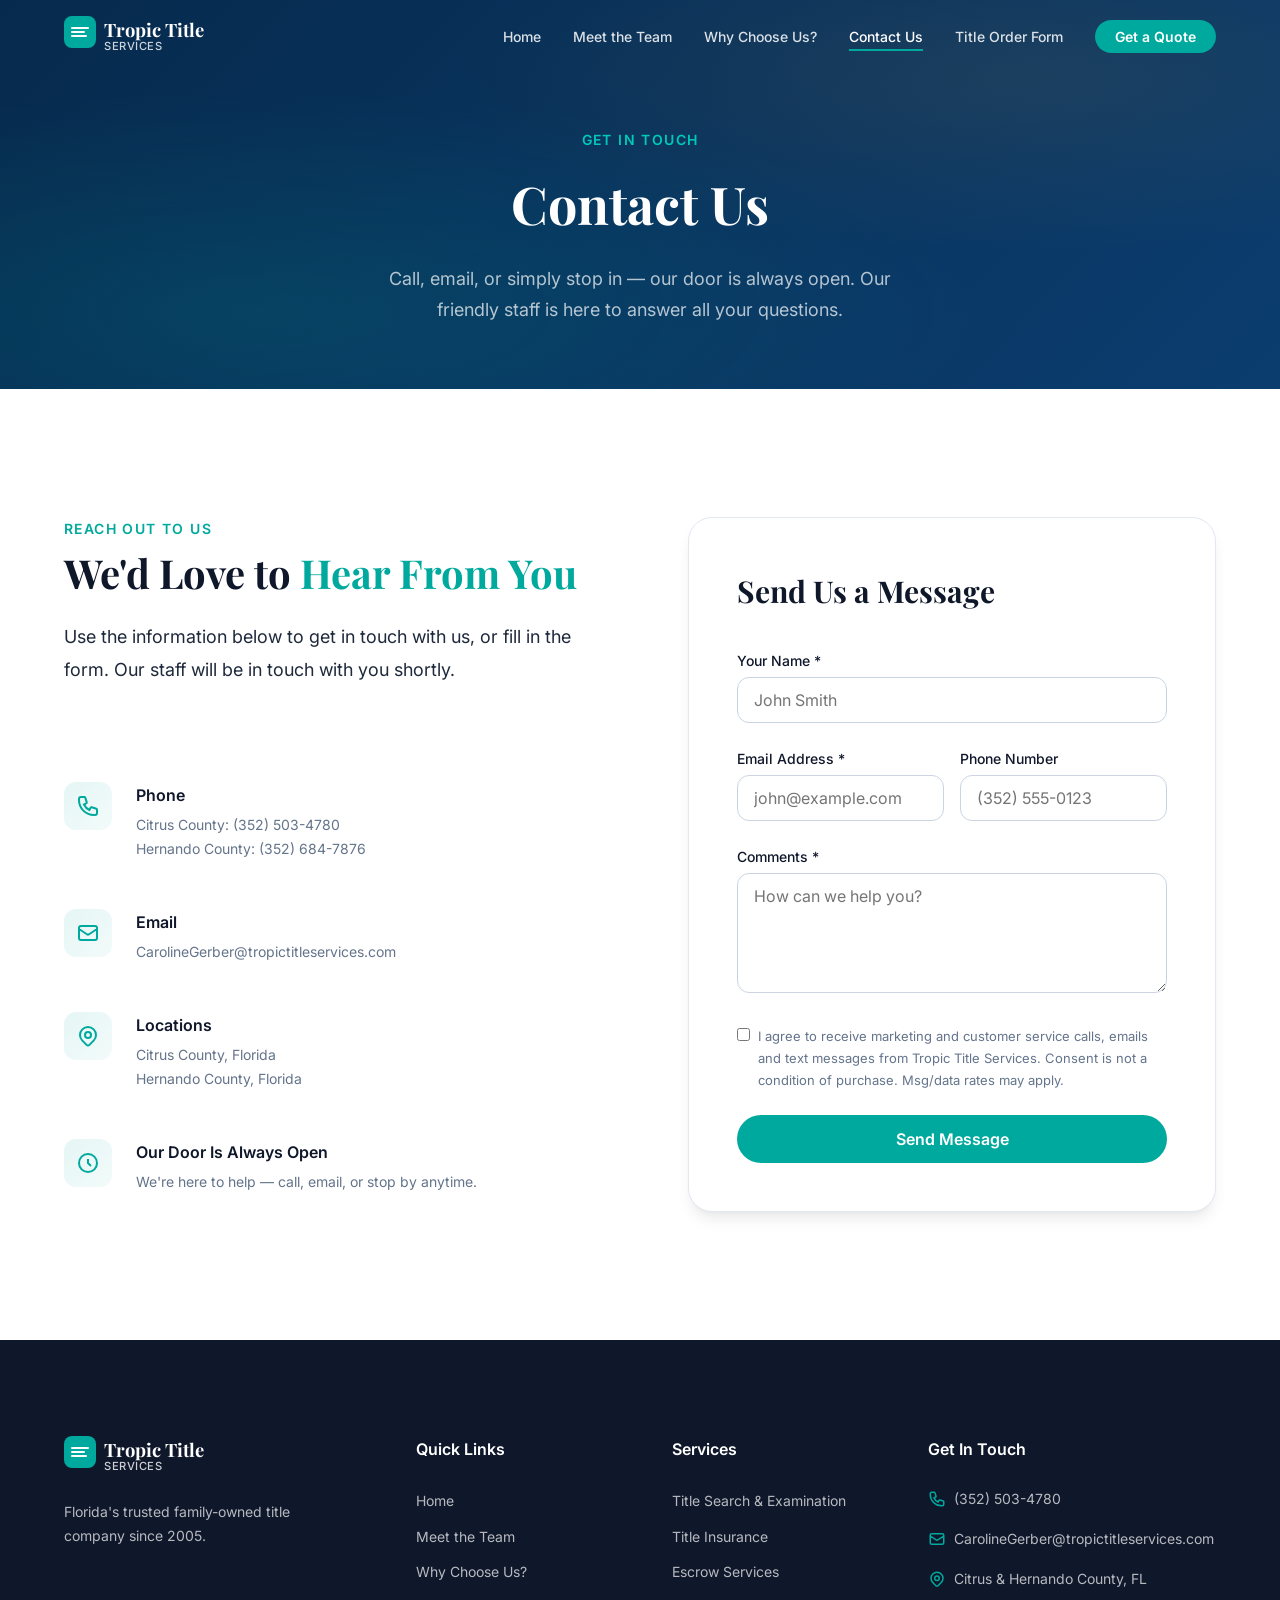
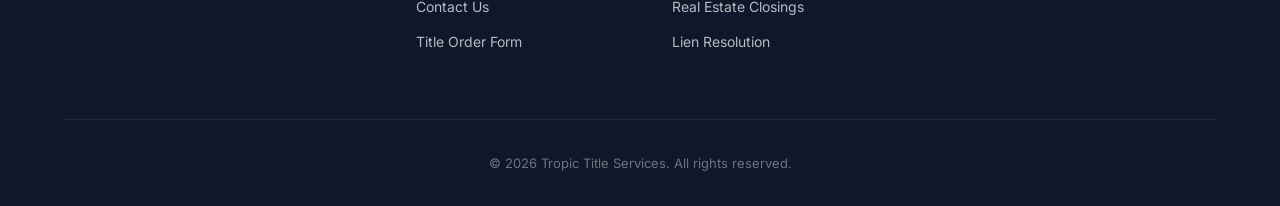
==== contact.html @ 7aa148d7 "Initial build: modern Tropic Title Services website - Modern homepage with hero, animated stats, ser" ====
<!DOCTYPE html>
<html lang="en">
<head>
  <meta charset="UTF-8">
  <meta name="viewport" content="width=device-width, initial-scale=1.0">
  <title>Contact Us | Tropic Title Services</title>
  <meta name="description" content="Contact Tropic Title Services for title insurance, real estate closings, and escrow services in Citrus and Hernando County, Florida.">
  <link rel="preconnect" href="https://fonts.googleapis.com">
  <link rel="preconnect" href="https://fonts.gstatic.com" crossorigin>
  <link href="https://fonts.googleapis.com/css2?family=Inter:wght@300;400;500;600;700;800&family=Playfair+Display:wght@400;500;600;700&display=swap" rel="stylesheet">
  <link rel="stylesheet" href="assets/css/style.css">
  <link rel="icon" type="image/svg+xml" href="assets/img/favicon.svg">
</head>
<body>
  <!-- Navigation -->
  <nav class="nav nav--scrolled" id="nav">
    <div class="nav__container">
      <a href="index.html" class="nav__logo">
        <span class="nav__logo-icon">
          <svg width="32" height="32" viewBox="0 0 32 32" fill="none"><rect width="32" height="32" rx="8" fill="currentColor"/><path d="M8 12h16M8 16h12M8 20h14" stroke="white" stroke-width="2" stroke-linecap="round"/></svg>
        </span>
        <div class="nav__logo-text">
          <span class="nav__logo-name">Tropic Title</span>
          <span class="nav__logo-sub">Services</span>
        </div>
      </a>
      <button class="nav__toggle" id="navToggle" aria-label="Toggle menu">
        <span></span><span></span><span></span>
      </button>
      <ul class="nav__menu" id="navMenu">
        <li><a href="index.html" class="nav__link">Home</a></li>
        <li><a href="team.html" class="nav__link">Meet the Team</a></li>
        <li><a href="services.html" class="nav__link">Why Choose Us?</a></li>
        <li><a href="contact.html" class="nav__link active">Contact Us</a></li>
        <li><a href="order.html" class="nav__link">Title Order Form</a></li>
        <li><a href="contact.html#quote" class="nav__cta">Get a Quote</a></li>
      </ul>
    </div>
  </nav>

  <!-- Page Hero -->
  <section class="page-hero">
    <div class="page-hero__content">
      <p class="page-hero__eyebrow">Get in Touch</p>
      <h1 class="page-hero__title">Contact Us</h1>
      <p class="page-hero__subtitle">Call, email, or simply stop in — our door is always open. Our friendly staff is here to answer all your questions.</p>
    </div>
  </section>

  <!-- Contact Section -->
  <section class="contact-section" id="quote">
    <div class="container">
      <div class="contact-section__grid">
        <!-- Contact Info -->
        <div class="contact-info reveal">
          <div>
            <p class="section-eyebrow">Reach Out to Us</p>
            <h2 class="section-title">We'd Love to <span class="text-accent">Hear From You</span></h2>
            <p style="font-size:var(--text-lg); color:var(--color-text); line-height:1.8; margin-bottom:var(--space-2xl);">Use the information below to get in touch with us, or fill in the form. Our staff will be in touch with you shortly.</p>
          </div>

          <div class="contact-info__item">
            <div class="contact-info__icon">
              <svg width="24" height="24" viewBox="0 0 24 24" fill="none" stroke="currentColor" stroke-width="2"><path d="M3 5a2 2 0 012-2h3.28a1 1 0 01.948.684l1.498 4.493a1 1 0 01-.502 1.21l-2.257 1.13a11.042 11.042 0 005.516 5.516l1.13-2.257a1 1 0 011.21-.502l4.493 1.498a1 1 0 01.684.949V19a2 2 0 01-2 2h-1C9.716 21 3 14.284 3 6V5z"/></svg>
            </div>
            <div class="contact-info__text">
              <h4>Phone</h4>
              <p><a href="tel:352-503-4780">Citrus County: (352) 503-4780</a></p>
              <p><a href="tel:352-684-7876">Hernando County: (352) 684-7876</a></p>
            </div>
          </div>

          <div class="contact-info__item">
            <div class="contact-info__icon">
              <svg width="24" height="24" viewBox="0 0 24 24" fill="none" stroke="currentColor" stroke-width="2"><path d="M3 8l7.89 5.26a2 2 0 002.22 0L21 8M5 19h14a2 2 0 002-2V7a2 2 0 00-2-2H5a2 2 0 00-2 2v10a2 2 0 002 2z"/></svg>
            </div>
            <div class="contact-info__text">
              <h4>Email</h4>
              <p><a href="mailto:CarolineGerber@tropictitleservices.com">CarolineGerber@tropictitleservices.com</a></p>
            </div>
          </div>

          <div class="contact-info__item">
            <div class="contact-info__icon">
              <svg width="24" height="24" viewBox="0 0 24 24" fill="none" stroke="currentColor" stroke-width="2"><path d="M17.657 16.657L13.414 20.9a1.998 1.998 0 01-2.827 0l-4.244-4.243a8 8 0 1111.314 0z"/><path d="M15 11a3 3 0 11-6 0 3 3 0 016 0z"/></svg>
            </div>
            <div class="contact-info__text">
              <h4>Locations</h4>
              <p>Citrus County, Florida</p>
              <p>Hernando County, Florida</p>
            </div>
          </div>

          <div class="contact-info__item">
            <div class="contact-info__icon">
              <svg width="24" height="24" viewBox="0 0 24 24" fill="none" stroke="currentColor" stroke-width="2"><path d="M12 8v4l3 3m6-3a9 9 0 11-18 0 9 9 0 0118 0z"/></svg>
            </div>
            <div class="contact-info__text">
              <h4>Our Door Is Always Open</h4>
              <p>We're here to help — call, email, or stop by anytime.</p>
            </div>
          </div>
        </div>

        <!-- Contact Form -->
        <div class="reveal reveal--delay-1">
          <form class="form" id="contactForm">
            <h3 class="form__title">Send Us a Message</h3>
            <div class="form__group">
              <label class="form__label" for="name">Your Name *</label>
              <input class="form__input" type="text" id="name" name="name" required placeholder="John Smith">
            </div>
            <div class="form__row">
              <div class="form__group">
                <label class="form__label" for="email">Email Address *</label>
                <input class="form__input" type="email" id="email" name="email" required placeholder="john@example.com">
              </div>
              <div class="form__group">
                <label class="form__label" for="phone">Phone Number</label>
                <input class="form__input" type="tel" id="phone" name="phone" placeholder="(352) 555-0123">
              </div>
            </div>
            <div class="form__group">
              <label class="form__label" for="comments">Comments *</label>
              <textarea class="form__textarea" id="comments" name="comments" required placeholder="How can we help you?"></textarea>
            </div>
            <div class="form__checkbox">
              <input type="checkbox" id="consent" name="consent">
              <label for="consent">I agree to receive marketing and customer service calls, emails and text messages from Tropic Title Services. Consent is not a condition of purchase. Msg/data rates may apply.</label>
            </div>
            <button type="submit" class="form__submit">Send Message</button>
          </form>
        </div>
      </div>
    </div>
  </section>

  <!-- Footer -->
  <footer class="footer">
    <div class="container">
      <div class="footer__grid">
        <div class="footer__brand">
          <a href="index.html" class="footer__logo">
            <span class="nav__logo-icon">
              <svg width="32" height="32" viewBox="0 0 32 32" fill="none"><rect width="32" height="32" rx="8" fill="currentColor"/><path d="M8 12h16M8 16h12M8 20h14" stroke="white" stroke-width="2" stroke-linecap="round"/></svg>
            </span>
            <div class="nav__logo-text">
              <span class="nav__logo-name">Tropic Title</span>
              <span class="nav__logo-sub">Services</span>
            </div>
          </a>
          <p class="footer__tagline">Florida's trusted family-owned title company since 2005.</p>
        </div>
        <div class="footer__links">
          <h4>Quick Links</h4>
          <ul>
            <li><a href="index.html">Home</a></li>
            <li><a href="team.html">Meet the Team</a></li>
            <li><a href="services.html">Why Choose Us?</a></li>
            <li><a href="contact.html">Contact Us</a></li>
            <li><a href="order.html">Title Order Form</a></li>
          </ul>
        </div>
        <div class="footer__links">
          <h4>Services</h4>
          <ul>
            <li><a href="services.html">Title Search &amp; Examination</a></li>
            <li><a href="services.html">Title Insurance</a></li>
            <li><a href="services.html">Escrow Services</a></li>
            <li><a href="services.html">Real Estate Closings</a></li>
            <li><a href="services.html">Lien Resolution</a></li>
          </ul>
        </div>
        <div class="footer__contact">
          <h4>Get In Touch</h4>
          <div class="footer__contact-item">
            <svg width="18" height="18" viewBox="0 0 24 24" fill="none" stroke="currentColor" stroke-width="2"><path d="M3 5a2 2 0 012-2h3.28a1 1 0 01.948.684l1.498 4.493a1 1 0 01-.502 1.21l-2.257 1.13a11.042 11.042 0 005.516 5.516l1.13-2.257a1 1 0 011.21-.502l4.493 1.498a1 1 0 01.684.949V19a2 2 0 01-2 2h-1C9.716 21 3 14.284 3 6V5z"/></svg>
            <a href="tel:352-503-4780">(352) 503-4780</a>
          </div>
          <div class="footer__contact-item">
            <svg width="18" height="18" viewBox="0 0 24 24" fill="none" stroke="currentColor" stroke-width="2"><path d="M3 8l7.89 5.26a2 2 0 002.22 0L21 8M5 19h14a2 2 0 002-2V7a2 2 0 00-2-2H5a2 2 0 00-2 2v10a2 2 0 002 2z"/></svg>
            <a href="mailto:CarolineGerber@tropictitleservices.com">CarolineGerber@tropictitleservices.com</a>
          </div>
          <div class="footer__contact-item">
            <svg width="18" height="18" viewBox="0 0 24 24" fill="none" stroke="currentColor" stroke-width="2"><path d="M17.657 16.657L13.414 20.9a1.998 1.998 0 01-2.827 0l-4.244-4.243a8 8 0 1111.314 0z"/><path d="M15 11a3 3 0 11-6 0 3 3 0 016 0z"/></svg>
            <span>Citrus &amp; Hernando County, FL</span>
          </div>
        </div>
      </div>
      <div class="footer__bottom">
        <p>&copy; <span id="currentYear"></span> Tropic Title Services. All rights reserved.</p>
      </div>
    </div>
  </footer>
  <script src="assets/js/main.js"></script>
</body>
</html>
---- assets/css/style.css ----
/* ============================================================
   TROPIC TITLE SERVICES — Modern Design System
   ============================================================ */

/* --- Design Tokens --- */
:root {
  /* Primary palette — deep ocean blue + tropical teal */
  --color-primary: #0B3D6F;
  --color-primary-light: #1565A0;
  --color-primary-dark: #062A4D;
  --color-accent: #00A99D;
  --color-accent-light: #00C9BC;
  --color-accent-dark: #008A80;

  /* Warm accents */
  --color-gold: #F5A623;
  --color-gold-light: #FFD180;

  /* Neutrals */
  --color-white: #FFFFFF;
  --color-off-white: #F8FAFB;
  --color-gray-50: #F1F5F9;
  --color-gray-100: #E2E8F0;
  --color-gray-200: #CBD5E1;
  --color-gray-300: #94A3B8;
  --color-gray-400: #64748B;
  --color-gray-500: #475569;
  --color-gray-600: #334155;
  --color-gray-700: #1E293B;
  --color-gray-900: #0F172A;

  /* Semantic */
  --color-success: #22C55E;
  --color-bg: var(--color-white);
  --color-text: var(--color-gray-700);
  --color-text-light: var(--color-gray-400);
  --color-text-heading: var(--color-gray-900);

  /* Typography scale */
  --font-body: 'Inter', system-ui, -apple-system, sans-serif;
  --font-heading: 'Playfair Display', Georgia, serif;
  --text-xs: clamp(0.75rem, 0.7rem + 0.2vw, 0.8125rem);
  --text-sm: clamp(0.8125rem, 0.78rem + 0.15vw, 0.875rem);
  --text-base: clamp(0.9375rem, 0.9rem + 0.2vw, 1rem);
  --text-lg: clamp(1.0625rem, 1rem + 0.3vw, 1.125rem);
  --text-xl: clamp(1.2rem, 1.1rem + 0.4vw, 1.35rem);
  --text-2xl: clamp(1.5rem, 1.3rem + 0.8vw, 1.875rem);
  --text-3xl: clamp(1.875rem, 1.5rem + 1.5vw, 2.5rem);
  --text-4xl: clamp(2.25rem, 1.8rem + 2vw, 3.25rem);
  --text-5xl: clamp(2.75rem, 2rem + 3vw, 4rem);

  /* Spacing */
  --space-xs: 0.25rem;
  --space-sm: 0.5rem;
  --space-md: 1rem;
  --space-lg: 1.5rem;
  --space-xl: 2rem;
  --space-2xl: 3rem;
  --space-3xl: 4rem;
  --space-4xl: 6rem;
  --space-5xl: 8rem;

  /* Radius */
  --radius-sm: 0.375rem;
  --radius-md: 0.75rem;
  --radius-lg: 1rem;
  --radius-xl: 1.5rem;
  --radius-full: 9999px;

  /* Shadows */
  --shadow-sm: 0 1px 2px rgba(0,0,0,0.05);
  --shadow-md: 0 4px 6px -1px rgba(0,0,0,0.07), 0 2px 4px -2px rgba(0,0,0,0.05);
  --shadow-lg: 0 10px 15px -3px rgba(0,0,0,0.08), 0 4px 6px -4px rgba(0,0,0,0.05);
  --shadow-xl: 0 20px 25px -5px rgba(0,0,0,0.1), 0 8px 10px -6px rgba(0,0,0,0.05);
  --shadow-glow: 0 0 40px rgba(0,169,157,0.15);

  /* Transitions */
  --transition-fast: 150ms ease;
  --transition-base: 250ms ease;
  --transition-slow: 400ms ease;
  --transition-spring: 500ms cubic-bezier(0.34, 1.56, 0.64, 1);
}

/* --- Reset --- */
*, *::before, *::after { box-sizing: border-box; margin: 0; padding: 0; }
html { scroll-behavior: smooth; -webkit-text-size-adjust: 100%; }
body {
  font-family: var(--font-body);
  font-size: var(--text-base);
  line-height: 1.7;
  color: var(--color-text);
  background: var(--color-bg);
  overflow-x: hidden;
  -webkit-font-smoothing: antialiased;
}
img { max-width: 100%; display: block; }
a { color: inherit; text-decoration: none; transition: color var(--transition-fast); }
ul { list-style: none; }
button { border: none; background: none; cursor: pointer; font-family: inherit; }
input, textarea, select { font-family: inherit; font-size: inherit; }

/* --- Utilities --- */
.container {
  width: 100%;
  max-width: 1200px;
  margin: 0 auto;
  padding: 0 var(--space-lg);
}
.text-center { text-align: center; }
.text-accent { color: var(--color-accent); }
.section-eyebrow {
  font-size: var(--text-sm);
  font-weight: 600;
  text-transform: uppercase;
  letter-spacing: 0.1em;
  color: var(--color-accent);
  margin-bottom: var(--space-sm);
}
.section-title {
  font-family: var(--font-heading);
  font-size: var(--text-3xl);
  font-weight: 700;
  color: var(--color-text-heading);
  line-height: 1.2;
  margin-bottom: var(--space-lg);
}
.section-desc {
  font-size: var(--text-lg);
  color: var(--color-text-light);
  max-width: 600px;
  margin: 0 auto var(--space-2xl);
}

/* --- Buttons --- */
.btn {
  display: inline-flex;
  align-items: center;
  gap: var(--space-sm);
  padding: 0.75rem 1.75rem;
  font-weight: 600;
  font-size: var(--text-sm);
  border-radius: var(--radius-full);
  transition: all var(--transition-base);
  border: 2px solid transparent;
  cursor: pointer;
  white-space: nowrap;
}
.btn--lg { padding: 0.875rem 2rem; font-size: var(--text-base); }
.btn--primary {
  background: var(--color-accent);
  color: var(--color-white);
  border-color: var(--color-accent);
}
.btn--primary:hover {
  background: var(--color-accent-dark);
  border-color: var(--color-accent-dark);
  transform: translateY(-2px);
  box-shadow: 0 8px 25px rgba(0,169,157,0.3);
}
.btn--outline {
  background: transparent;
  color: var(--color-white);
  border-color: rgba(255,255,255,0.4);
}
.btn--outline:hover {
  background: rgba(255,255,255,0.1);
  border-color: var(--color-white);
}
.btn--outline-dark {
  background: transparent;
  color: var(--color-primary);
  border-color: var(--color-gray-200);
}
.btn--outline-dark:hover {
  border-color: var(--color-primary);
  background: var(--color-primary);
  color: var(--color-white);
}
.btn--white {
  background: var(--color-white);
  color: var(--color-primary);
  border-color: var(--color-white);
}
.btn--white:hover {
  background: var(--color-off-white);
  transform: translateY(-2px);
  box-shadow: 0 8px 25px rgba(0,0,0,0.15);
}
.btn--outline-white {
  background: transparent;
  color: var(--color-white);
  border-color: rgba(255,255,255,0.4);
}
.btn--outline-white:hover {
  background: rgba(255,255,255,0.1);
  border-color: var(--color-white);
}

/* --- Navigation --- */
.nav {
  position: fixed;
  top: 0;
  left: 0;
  right: 0;
  z-index: 1000;
  padding: var(--space-md) 0;
  transition: all var(--transition-base);
}
.nav--scrolled {
  background: rgba(255,255,255,0.97);
  backdrop-filter: blur(12px);
  box-shadow: var(--shadow-md);
  padding: var(--space-sm) 0;
}
.nav--scrolled .nav__link { color: var(--color-gray-600); }
.nav--scrolled .nav__link:hover,
.nav--scrolled .nav__link.active { color: var(--color-primary); }
.nav--scrolled .nav__logo { color: var(--color-primary); }
.nav__container {
  max-width: 1200px;
  margin: 0 auto;
  padding: 0 var(--space-lg);
  display: flex;
  align-items: center;
  justify-content: space-between;
}
.nav__logo {
  display: flex;
  align-items: center;
  gap: var(--space-sm);
  color: var(--color-white);
  transition: color var(--transition-base);
}
.nav__logo-icon { color: var(--color-accent); flex-shrink: 0; }
.nav__logo-text { display: flex; flex-direction: column; line-height: 1.1; }
.nav__logo-name { font-family: var(--font-heading); font-weight: 700; font-size: 1.15rem; }
.nav__logo-sub { font-size: 0.7rem; font-weight: 500; letter-spacing: 0.05em; text-transform: uppercase; opacity: 0.8; }
.nav__menu {
  display: flex;
  align-items: center;
  gap: var(--space-xl);
}
.nav__link {
  font-size: var(--text-sm);
  font-weight: 500;
  color: rgba(255,255,255,0.85);
  position: relative;
  padding: var(--space-xs) 0;
}
.nav__link::after {
  content: '';
  position: absolute;
  bottom: -2px;
  left: 0;
  width: 0;
  height: 2px;
  background: var(--color-accent);
  transition: width var(--transition-base);
}
.nav__link:hover,
.nav__link.active { color: var(--color-white); }
.nav__link:hover::after,
.nav__link.active::after { width: 100%; }
.nav--scrolled .nav__link:hover::after,
.nav--scrolled .nav__link.active::after { width: 100%; }
.nav__cta {
  padding: 0.5rem 1.25rem;
  background: var(--color-accent);
  color: var(--color-white) !important;
  border-radius: var(--radius-full);
  font-size: var(--text-sm);
  font-weight: 600;
  transition: all var(--transition-base);
}
.nav__cta:hover {
  background: var(--color-accent-dark);
  transform: translateY(-1px);
  box-shadow: 0 4px 15px rgba(0,169,157,0.3);
}
.nav__toggle { display: none; }

/* --- Hero --- */
.hero {
  position: relative;
  min-height: 100vh;
  display: flex;
  align-items: center;
  overflow: hidden;
}
.hero__bg {
  position: absolute;
  inset: 0;
  background:
    linear-gradient(135deg, var(--color-primary-dark) 0%, var(--color-primary) 50%, #0a4a7a 100%);
}
.hero__bg::before {
  content: '';
  position: absolute;
  inset: 0;
  background:
    radial-gradient(ellipse at 20% 50%, rgba(0,169,157,0.2) 0%, transparent 60%),
    radial-gradient(ellipse at 80% 20%, rgba(245,166,35,0.1) 0%, transparent 50%);
}
.hero__bg::after {
  content: '';
  position: absolute;
  bottom: -2px;
  left: 0;
  right: 0;
  height: 120px;
  background: linear-gradient(to top, var(--color-white), transparent);
}
.hero__gradient {
  position: absolute;
  top: -50%;
  right: -20%;
  width: 800px;
  height: 800px;
  border-radius: 50%;
  background: radial-gradient(circle, rgba(0,169,157,0.08) 0%, transparent 70%);
  animation: float 20s ease-in-out infinite;
}
@keyframes float {
  0%, 100% { transform: translate(0, 0); }
  50% { transform: translate(-30px, 30px); }
}
.hero__container {
  position: relative;
  max-width: 1200px;
  margin: 0 auto;
  padding: 0 var(--space-lg);
  padding-top: 6rem;
  width: 100%;
}
.hero__content { max-width: 650px; }
.hero__eyebrow {
  display: inline-block;
  font-size: var(--text-sm);
  font-weight: 600;
  color: var(--color-accent-light);
  letter-spacing: 0.08em;
  text-transform: uppercase;
  margin-bottom: var(--space-lg);
  padding: var(--space-xs) var(--space-md);
  background: rgba(0,169,157,0.1);
  border: 1px solid rgba(0,169,157,0.2);
  border-radius: var(--radius-full);
}
.hero__title {
  font-family: var(--font-heading);
  font-size: var(--text-5xl);
  font-weight: 700;
  color: var(--color-white);
  line-height: 1.1;
  margin-bottom: var(--space-xl);
}
.hero__title--accent { color: var(--color-accent-light); }
.hero__subtitle {
  font-size: var(--text-lg);
  color: rgba(255,255,255,0.75);
  line-height: 1.7;
  margin-bottom: var(--space-2xl);
  max-width: 500px;
}
.hero__actions {
  display: flex;
  gap: var(--space-md);
  flex-wrap: wrap;
}
.hero__stats {
  display: flex;
  gap: var(--space-3xl);
  margin-top: var(--space-4xl);
  padding-top: var(--space-2xl);
  border-top: 1px solid rgba(255,255,255,0.1);
}
.hero__stat { text-align: center; }
.hero__stat-number {
  font-family: var(--font-heading);
  font-size: var(--text-4xl);
  font-weight: 700;
  color: var(--color-white);
  line-height: 1;
}
.hero__stat-plus {
  font-family: var(--font-heading);
  font-size: var(--text-2xl);
  font-weight: 700;
  color: var(--color-accent-light);
}
.hero__stat-label {
  display: block;
  font-size: var(--text-sm);
  color: rgba(255,255,255,0.6);
  margin-top: var(--space-xs);
}
.hero__scroll {
  position: absolute;
  bottom: 2rem;
  left: 50%;
  transform: translateX(-50%);
  z-index: 10;
}
.hero__scroll-btn {
  display: flex;
  align-items: center;
  justify-content: center;
  width: 44px;
  height: 44px;
  border-radius: 50%;
  border: 2px solid rgba(255,255,255,0.3);
  color: rgba(255,255,255,0.7);
  animation: bounce 2s ease-in-out infinite;
}
@keyframes bounce {
  0%, 100% { transform: translateY(0); }
  50% { transform: translateY(8px); }
}

/* --- Welcome --- */
.welcome {
  padding: var(--space-5xl) 0;
}
.welcome__grid {
  display: grid;
  grid-template-columns: 1fr 1fr;
  gap: var(--space-4xl);
  align-items: center;
}
.welcome__desc {
  font-size: var(--text-lg);
  color: var(--color-text);
  margin-bottom: var(--space-lg);
  line-height: 1.8;
}
.welcome__visual { position: relative; }
.welcome__card-stack {
  display: grid;
  gap: var(--space-lg);
}
.welcome__card {
  background: var(--color-white);
  border: 1px solid var(--color-gray-100);
  border-radius: var(--radius-lg);
  padding: var(--space-xl);
  display: flex;
  align-items: center;
  gap: var(--space-lg);
  transition: all var(--transition-base);
  box-shadow: var(--shadow-sm);
}
.welcome__card:hover {
  transform: translateX(8px);
  box-shadow: var(--shadow-lg);
  border-color: var(--color-accent);
}
.welcome__card-icon {
  flex-shrink: 0;
  width: 56px;
  height: 56px;
  display: flex;
  align-items: center;
  justify-content: center;
  border-radius: var(--radius-md);
  background: linear-gradient(135deg, rgba(0,169,157,0.1), rgba(0,169,157,0.05));
  color: var(--color-accent);
}
.welcome__card h3 {
  font-size: var(--text-lg);
  font-weight: 600;
  color: var(--color-text-heading);
  margin-bottom: 2px;
}
.welcome__card p {
  font-size: var(--text-sm);
  color: var(--color-text-light);
}

/* --- Services Preview --- */
.services-preview {
  padding: var(--space-5xl) 0;
  background: var(--color-gray-50);
}
.services-preview__grid {
  display: grid;
  grid-template-columns: repeat(3, 1fr);
  gap: var(--space-xl);
  margin-top: var(--space-3xl);
}
.service-card {
  background: var(--color-white);
  border-radius: var(--radius-lg);
  padding: var(--space-2xl);
  transition: all var(--transition-base);
  border: 1px solid var(--color-gray-100);
  position: relative;
  overflow: hidden;
}
.service-card::before {
  content: '';
  position: absolute;
  top: 0;
  left: 0;
  right: 0;
  height: 3px;
  background: linear-gradient(90deg, var(--color-accent), var(--color-primary-light));
  transform: scaleX(0);
  transform-origin: left;
  transition: transform var(--transition-base);
}
.service-card:hover {
  transform: translateY(-4px);
  box-shadow: var(--shadow-xl);
}
.service-card:hover::before { transform: scaleX(1); }
.service-card__icon {
  width: 64px;
  height: 64px;
  display: flex;
  align-items: center;
  justify-content: center;
  border-radius: var(--radius-md);
  background: linear-gradient(135deg, rgba(11,61,111,0.08), rgba(0,169,157,0.08));
  color: var(--color-primary);
  margin-bottom: var(--space-lg);
}
.service-card__title {
  font-size: var(--text-xl);
  font-weight: 600;
  color: var(--color-text-heading);
  margin-bottom: var(--space-sm);
}
.service-card__desc {
  font-size: var(--text-sm);
  color: var(--color-text-light);
  line-height: 1.7;
}

/* --- Why Us --- */
.why-us {
  padding: var(--space-5xl) 0;
}
.why-us__grid {
  display: grid;
  grid-template-columns: 1fr 1fr;
  gap: var(--space-4xl);
  align-items: center;
}
.why-us__features {
  display: grid;
  gap: var(--space-lg);
  margin-top: var(--space-2xl);
}
.why-us__feature {
  display: flex;
  gap: var(--space-md);
  align-items: flex-start;
}
.why-us__feature-icon {
  flex-shrink: 0;
  width: 36px;
  height: 36px;
  display: flex;
  align-items: center;
  justify-content: center;
  border-radius: 50%;
  background: linear-gradient(135deg, var(--color-accent), var(--color-accent-dark));
  color: var(--color-white);
}
.why-us__feature h4 {
  font-size: var(--text-base);
  font-weight: 600;
  color: var(--color-text-heading);
  margin-bottom: 2px;
}
.why-us__feature p {
  font-size: var(--text-sm);
  color: var(--color-text-light);
}
.why-us__visual { position: relative; }
.why-us__testimonial {
  background: var(--color-gray-50);
  border-radius: var(--radius-xl);
  padding: var(--space-3xl);
  position: relative;
  border: 1px solid var(--color-gray-100);
}
.why-us__quote-icon { color: var(--color-accent); margin-bottom: var(--space-md); }
.why-us__quote {
  font-family: var(--font-heading);
  font-size: var(--text-xl);
  font-style: italic;
  color: var(--color-text-heading);
  line-height: 1.6;
  margin-bottom: var(--space-xl);
}
.why-us__author strong {
  font-size: var(--text-base);
  color: var(--color-primary);
}

/* --- CTA --- */
.cta {
  padding: var(--space-5xl) 0;
  background: linear-gradient(135deg, var(--color-primary-dark) 0%, var(--color-primary) 100%);
  position: relative;
  overflow: hidden;
}
.cta::before {
  content: '';
  position: absolute;
  inset: 0;
  background:
    radial-gradient(ellipse at 30% 50%, rgba(0,169,157,0.15) 0%, transparent 60%),
    radial-gradient(ellipse at 80% 80%, rgba(245,166,35,0.08) 0%, transparent 40%);
}
.cta__inner {
  position: relative;
  text-align: center;
  max-width: 650px;
  margin: 0 auto;
}
.cta__title {
  font-family: var(--font-heading);
  font-size: var(--text-3xl);
  font-weight: 700;
  color: var(--color-white);
  margin-bottom: var(--space-lg);
}
.cta__desc {
  font-size: var(--text-lg);
  color: rgba(255,255,255,0.75);
  margin-bottom: var(--space-2xl);
}
.cta__actions {
  display: flex;
  justify-content: center;
  gap: var(--space-md);
  flex-wrap: wrap;
}

/* --- Footer --- */
.footer {
  background: var(--color-gray-900);
  color: rgba(255,255,255,0.7);
  padding: var(--space-4xl) 0 var(--space-xl);
}
.footer__grid {
  display: grid;
  grid-template-columns: 1.5fr 1fr 1fr 1.5fr;
  gap: var(--space-3xl);
  padding-bottom: var(--space-3xl);
  border-bottom: 1px solid rgba(255,255,255,0.08);
}
.footer__logo {
  display: flex;
  align-items: center;
  gap: var(--space-sm);
  color: var(--color-white);
  margin-bottom: var(--space-lg);
}
.footer__tagline {
  font-size: var(--text-sm);
  line-height: 1.7;
}
.footer__links h4,
.footer__contact h4 {
  color: var(--color-white);
  font-size: var(--text-base);
  font-weight: 600;
  margin-bottom: var(--space-lg);
}
.footer__links ul {
  display: flex;
  flex-direction: column;
  gap: var(--space-sm);
}
.footer__links a {
  font-size: var(--text-sm);
  transition: color var(--transition-fast);
}
.footer__links a:hover { color: var(--color-accent-light); }
.footer__contact-item {
  display: flex;
  align-items: center;
  gap: var(--space-sm);
  margin-bottom: var(--space-md);
  font-size: var(--text-sm);
}
.footer__contact-item a:hover { color: var(--color-accent-light); }
.footer__contact-item svg { flex-shrink: 0; color: var(--color-accent); }
.footer__bottom {
  padding-top: var(--space-xl);
  text-align: center;
  font-size: var(--text-xs);
  color: rgba(255,255,255,0.4);
}

/* --- Reveal animations --- */
.reveal {
  opacity: 0;
  transform: translateY(30px);
  transition: opacity 0.7s ease, transform 0.7s ease;
}
.reveal--delay-1 { transition-delay: 0.15s; }
.reveal--delay-2 { transition-delay: 0.3s; }
.reveal--delay-3 { transition-delay: 0.45s; }
.reveal.visible {
  opacity: 1;
  transform: translateY(0);
}

/* ============================================================
   TEAM PAGE
   ============================================================ */
.page-hero {
  background: linear-gradient(135deg, var(--color-primary-dark) 0%, var(--color-primary) 100%);
  padding: 8rem 0 4rem;
  text-align: center;
  position: relative;
  overflow: hidden;
}
.page-hero::before {
  content: '';
  position: absolute;
  inset: 0;
  background:
    radial-gradient(ellipse at 20% 80%, rgba(0,169,157,0.15) 0%, transparent 50%),
    radial-gradient(ellipse at 80% 20%, rgba(245,166,35,0.08) 0%, transparent 40%);
}
.page-hero__content { position: relative; }
.page-hero__eyebrow {
  font-size: var(--text-sm);
  font-weight: 600;
  text-transform: uppercase;
  letter-spacing: 0.1em;
  color: var(--color-accent-light);
  margin-bottom: var(--space-sm);
}
.page-hero__title {
  font-family: var(--font-heading);
  font-size: var(--text-4xl);
  font-weight: 700;
  color: var(--color-white);
  margin-bottom: var(--space-md);
}
.page-hero__subtitle {
  font-size: var(--text-lg);
  color: rgba(255,255,255,0.7);
  max-width: 550px;
  margin: 0 auto;
}

/* About section */
.about-section {
  padding: var(--space-5xl) 0;
}
.about-section__grid {
  display: grid;
  grid-template-columns: 1fr 1.2fr;
  gap: var(--space-4xl);
  align-items: center;
}
.about-section__image {
  border-radius: var(--radius-xl);
  overflow: hidden;
  box-shadow: var(--shadow-xl);
  aspect-ratio: 4/3;
  background: linear-gradient(135deg, var(--color-gray-100), var(--color-gray-50));
  display: flex;
  align-items: center;
  justify-content: center;
}
.about-section__image-placeholder {
  text-align: center;
  color: var(--color-gray-300);
}
.about-section__image-placeholder svg { margin-bottom: var(--space-md); }
.about-section__text p {
  font-size: var(--text-lg);
  line-height: 1.8;
  margin-bottom: var(--space-lg);
}

/* Team grid */
.team-section {
  padding: var(--space-5xl) 0;
  background: var(--color-gray-50);
}
.team-grid {
  display: grid;
  grid-template-columns: repeat(auto-fit, minmax(320px, 1fr));
  gap: var(--space-xl);
  margin-top: var(--space-3xl);
}
.team-card {
  background: var(--color-white);
  border-radius: var(--radius-lg);
  overflow: hidden;
  transition: all var(--transition-base);
  border: 1px solid var(--color-gray-100);
}
.team-card:hover {
  transform: translateY(-4px);
  box-shadow: var(--shadow-xl);
}
.team-card__header {
  padding: var(--space-xl) var(--space-xl) 0;
  display: flex;
  align-items: center;
  gap: var(--space-lg);
}
.team-card__avatar {
  width: 72px;
  height: 72px;
  border-radius: 50%;
  background: linear-gradient(135deg, var(--color-primary-light), var(--color-accent));
  display: flex;
  align-items: center;
  justify-content: center;
  color: var(--color-white);
  font-family: var(--font-heading);
  font-size: var(--text-xl);
  font-weight: 700;
  flex-shrink: 0;
}
.team-card__info { min-width: 0; }
.team-card__name {
  font-size: var(--text-lg);
  font-weight: 700;
  color: var(--color-text-heading);
}
.team-card__role {
  font-size: var(--text-sm);
  color: var(--color-accent);
  font-weight: 600;
}
.team-card__location {
  font-size: var(--text-xs);
  color: var(--color-text-light);
  display: flex;
  align-items: center;
  gap: 4px;
  margin-top: 2px;
}
.team-card__body {
  padding: var(--space-lg) var(--space-xl);
}
.team-card__bio {
  font-size: var(--text-sm);
  color: var(--color-text);
  line-height: 1.7;
  display: -webkit-box;
  -webkit-line-clamp: 4;
  -webkit-box-orient: vertical;
  overflow: hidden;
}
.team-card__bio.expanded {
  -webkit-line-clamp: unset;
}
.team-card__read-more {
  font-size: var(--text-xs);
  color: var(--color-accent);
  font-weight: 600;
  cursor: pointer;
  margin-top: var(--space-xs);
  display: inline-block;
}
.team-card__read-more:hover { color: var(--color-accent-dark); }
.team-card__footer {
  padding: 0 var(--space-xl) var(--space-xl);
  display: flex;
  gap: var(--space-md);
  flex-wrap: wrap;
}
.team-card__contact {
  display: inline-flex;
  align-items: center;
  gap: 6px;
  font-size: var(--text-xs);
  color: var(--color-gray-400);
  padding: 6px 12px;
  border-radius: var(--radius-full);
  background: var(--color-gray-50);
  transition: all var(--transition-fast);
}
.team-card__contact:hover {
  background: var(--color-accent);
  color: var(--color-white);
}
.team-card__contact svg { width: 14px; height: 14px; }

/* ============================================================
   SERVICES PAGE
   ============================================================ */
.services-detail {
  padding: var(--space-5xl) 0;
}
.services-detail__grid {
  display: grid;
  gap: var(--space-3xl);
}
.service-detail {
  display: grid;
  grid-template-columns: auto 1fr;
  gap: var(--space-xl);
  padding: var(--space-2xl);
  background: var(--color-white);
  border-radius: var(--radius-lg);
  border: 1px solid var(--color-gray-100);
  transition: all var(--transition-base);
}
.service-detail:hover {
  box-shadow: var(--shadow-lg);
  border-color: var(--color-accent);
}
.service-detail__number {
  font-family: var(--font-heading);
  font-size: var(--text-4xl);
  font-weight: 700;
  color: var(--color-gray-100);
  line-height: 1;
  min-width: 60px;
}
.service-detail__content h3 {
  font-size: var(--text-xl);
  font-weight: 700;
  color: var(--color-text-heading);
  margin-bottom: var(--space-sm);
}
.service-detail__content p {
  font-size: var(--text-base);
  color: var(--color-text);
  line-height: 1.8;
}

/* ============================================================
   CONTACT PAGE
   ============================================================ */
.contact-section {
  padding: var(--space-5xl) 0;
}
.contact-section__grid {
  display: grid;
  grid-template-columns: 1fr 1fr;
  gap: var(--space-4xl);
}
.contact-info { display: flex; flex-direction: column; gap: var(--space-2xl); }
.contact-info__item {
  display: flex;
  gap: var(--space-lg);
}
.contact-info__icon {
  width: 48px;
  height: 48px;
  display: flex;
  align-items: center;
  justify-content: center;
  border-radius: var(--radius-md);
  background: linear-gradient(135deg, rgba(0,169,157,0.1), rgba(0,169,157,0.05));
  color: var(--color-accent);
  flex-shrink: 0;
}
.contact-info__text h4 {
  font-size: var(--text-base);
  font-weight: 600;
  color: var(--color-text-heading);
  margin-bottom: 4px;
}
.contact-info__text p,
.contact-info__text a {
  font-size: var(--text-sm);
  color: var(--color-text-light);
}
.contact-info__text a:hover { color: var(--color-accent); }

/* Forms */
.form {
  background: var(--color-white);
  border-radius: var(--radius-xl);
  padding: var(--space-2xl);
  box-shadow: var(--shadow-lg);
  border: 1px solid var(--color-gray-100);
}
.form__title {
  font-family: var(--font-heading);
  font-size: var(--text-2xl);
  font-weight: 700;
  color: var(--color-text-heading);
  margin-bottom: var(--space-xl);
}
.form__group {
  margin-bottom: var(--space-lg);
}
.form__label {
  display: block;
  font-size: var(--text-sm);
  font-weight: 500;
  color: var(--color-text-heading);
  margin-bottom: var(--space-xs);
}
.form__input,
.form__textarea,
.form__select {
  width: 100%;
  padding: 0.75rem 1rem;
  border: 1.5px solid var(--color-gray-200);
  border-radius: var(--radius-md);
  font-size: var(--text-base);
  color: var(--color-text);
  transition: border-color var(--transition-fast), box-shadow var(--transition-fast);
  background: var(--color-white);
}
.form__input:focus,
.form__textarea:focus,
.form__select:focus {
  outline: none;
  border-color: var(--color-accent);
  box-shadow: 0 0 0 3px rgba(0,169,157,0.1);
}
.form__textarea { resize: vertical; min-height: 120px; }
.form__row {
  display: grid;
  grid-template-columns: 1fr 1fr;
  gap: var(--space-md);
}
.form__checkbox {
  display: flex;
  align-items: flex-start;
  gap: var(--space-sm);
  font-size: var(--text-xs);
  color: var(--color-text-light);
  margin-bottom: var(--space-lg);
}
.form__checkbox input { margin-top: 3px; accent-color: var(--color-accent); }
.form__submit {
  width: 100%;
  padding: 0.875rem;
  background: var(--color-accent);
  color: var(--color-white);
  border: none;
  border-radius: var(--radius-full);
  font-size: var(--text-base);
  font-weight: 600;
  cursor: pointer;
  transition: all var(--transition-base);
}
.form__submit:hover {
  background: var(--color-accent-dark);
  transform: translateY(-1px);
  box-shadow: 0 4px 15px rgba(0,169,157,0.3);
}

/* ============================================================
   ORDER FORM PAGE
   ============================================================ */
.order-section {
  padding: var(--space-5xl) 0;
}
.order-form {
  max-width: 800px;
  margin: 0 auto;
  background: var(--color-white);
  border-radius: var(--radius-xl);
  padding: var(--space-3xl);
  box-shadow: var(--shadow-lg);
  border: 1px solid var(--color-gray-100);
}
.order-form__section {
  margin-bottom: var(--space-2xl);
  padding-bottom: var(--space-2xl);
  border-bottom: 1px solid var(--color-gray-100);
}
.order-form__section:last-child {
  border-bottom: none;
  margin-bottom: 0;
  padding-bottom: 0;
}
.order-form__section-title {
  font-family: var(--font-heading);
  font-size: var(--text-xl);
  font-weight: 700;
  color: var(--color-text-heading);
  margin-bottom: var(--space-lg);
  display: flex;
  align-items: center;
  gap: var(--space-sm);
}
.order-form__section-number {
  display: inline-flex;
  align-items: center;
  justify-content: center;
  width: 32px;
  height: 32px;
  border-radius: 50%;
  background: var(--color-accent);
  color: var(--color-white);
  font-family: var(--font-body);
  font-size: var(--text-sm);
  font-weight: 700;
}
.form__radio-group {
  display: flex;
  gap: var(--space-md);
  flex-wrap: wrap;
}
.form__radio-label {
  display: flex;
  align-items: center;
  gap: var(--space-xs);
  padding: 0.5rem 1rem;
  border: 1.5px solid var(--color-gray-200);
  border-radius: var(--radius-full);
  font-size: var(--text-sm);
  cursor: pointer;
  transition: all var(--transition-fast);
}
.form__radio-label:has(input:checked) {
  border-color: var(--color-accent);
  background: rgba(0,169,157,0.05);
  color: var(--color-accent);
  font-weight: 600;
}
.form__radio-label input { accent-color: var(--color-accent); }
.form__inline-label {
  font-size: var(--text-sm);
  font-weight: 500;
  color: var(--color-text);
}

/* ============================================================
   RESPONSIVE
   ============================================================ */
@media (max-width: 1024px) {
  .services-preview__grid { grid-template-columns: repeat(2, 1fr); }
  .footer__grid { grid-template-columns: 1fr 1fr; gap: var(--space-2xl); }
}

@media (max-width: 768px) {
  .nav__toggle {
    display: flex;
    flex-direction: column;
    gap: 5px;
    padding: 4px;
    z-index: 1001;
  }
  .nav__toggle span {
    display: block;
    width: 24px;
    height: 2px;
    background: var(--color-white);
    transition: all var(--transition-base);
    border-radius: 2px;
  }
  .nav--scrolled .nav__toggle span { background: var(--color-gray-600); }
  .nav__toggle.active span:nth-child(1) { transform: rotate(45deg) translate(5px, 5px); }
  .nav__toggle.active span:nth-child(2) { opacity: 0; }
  .nav__toggle.active span:nth-child(3) { transform: rotate(-45deg) translate(5px, -5px); }
  .nav__menu {
    position: fixed;
    top: 0;
    right: -100%;
    width: 280px;
    height: 100vh;
    background: var(--color-white);
    flex-direction: column;
    padding: 5rem var(--space-xl) var(--space-xl);
    gap: var(--space-md);
    transition: right var(--transition-slow);
    box-shadow: -10px 0 30px rgba(0,0,0,0.1);
  }
  .nav__menu.active { right: 0; }
  .nav__menu .nav__link {
    color: var(--color-gray-600);
    font-size: var(--text-base);
    padding: var(--space-sm) 0;
  }
  .nav__menu .nav__link:hover,
  .nav__menu .nav__link.active { color: var(--color-primary); }

  .hero__container { padding-top: 5rem; }
  .hero__stats { flex-direction: row; gap: var(--space-xl); }
  .welcome__grid,
  .why-us__grid,
  .about-section__grid,
  .contact-section__grid { grid-template-columns: 1fr; gap: var(--space-2xl); }
  .services-preview__grid { grid-template-columns: 1fr; }
  .footer__grid { grid-template-columns: 1fr; }
  .form__row { grid-template-columns: 1fr; }
  .order-form { padding: var(--space-xl); }
  .service-detail { grid-template-columns: 1fr; }
  .service-detail__number { font-size: var(--text-2xl); }
}

@media (max-width: 480px) {
  .hero__actions { flex-direction: column; }
  .hero__stats { flex-wrap: wrap; justify-content: center; }
  .cta__actions { flex-direction: column; align-items: center; }
}
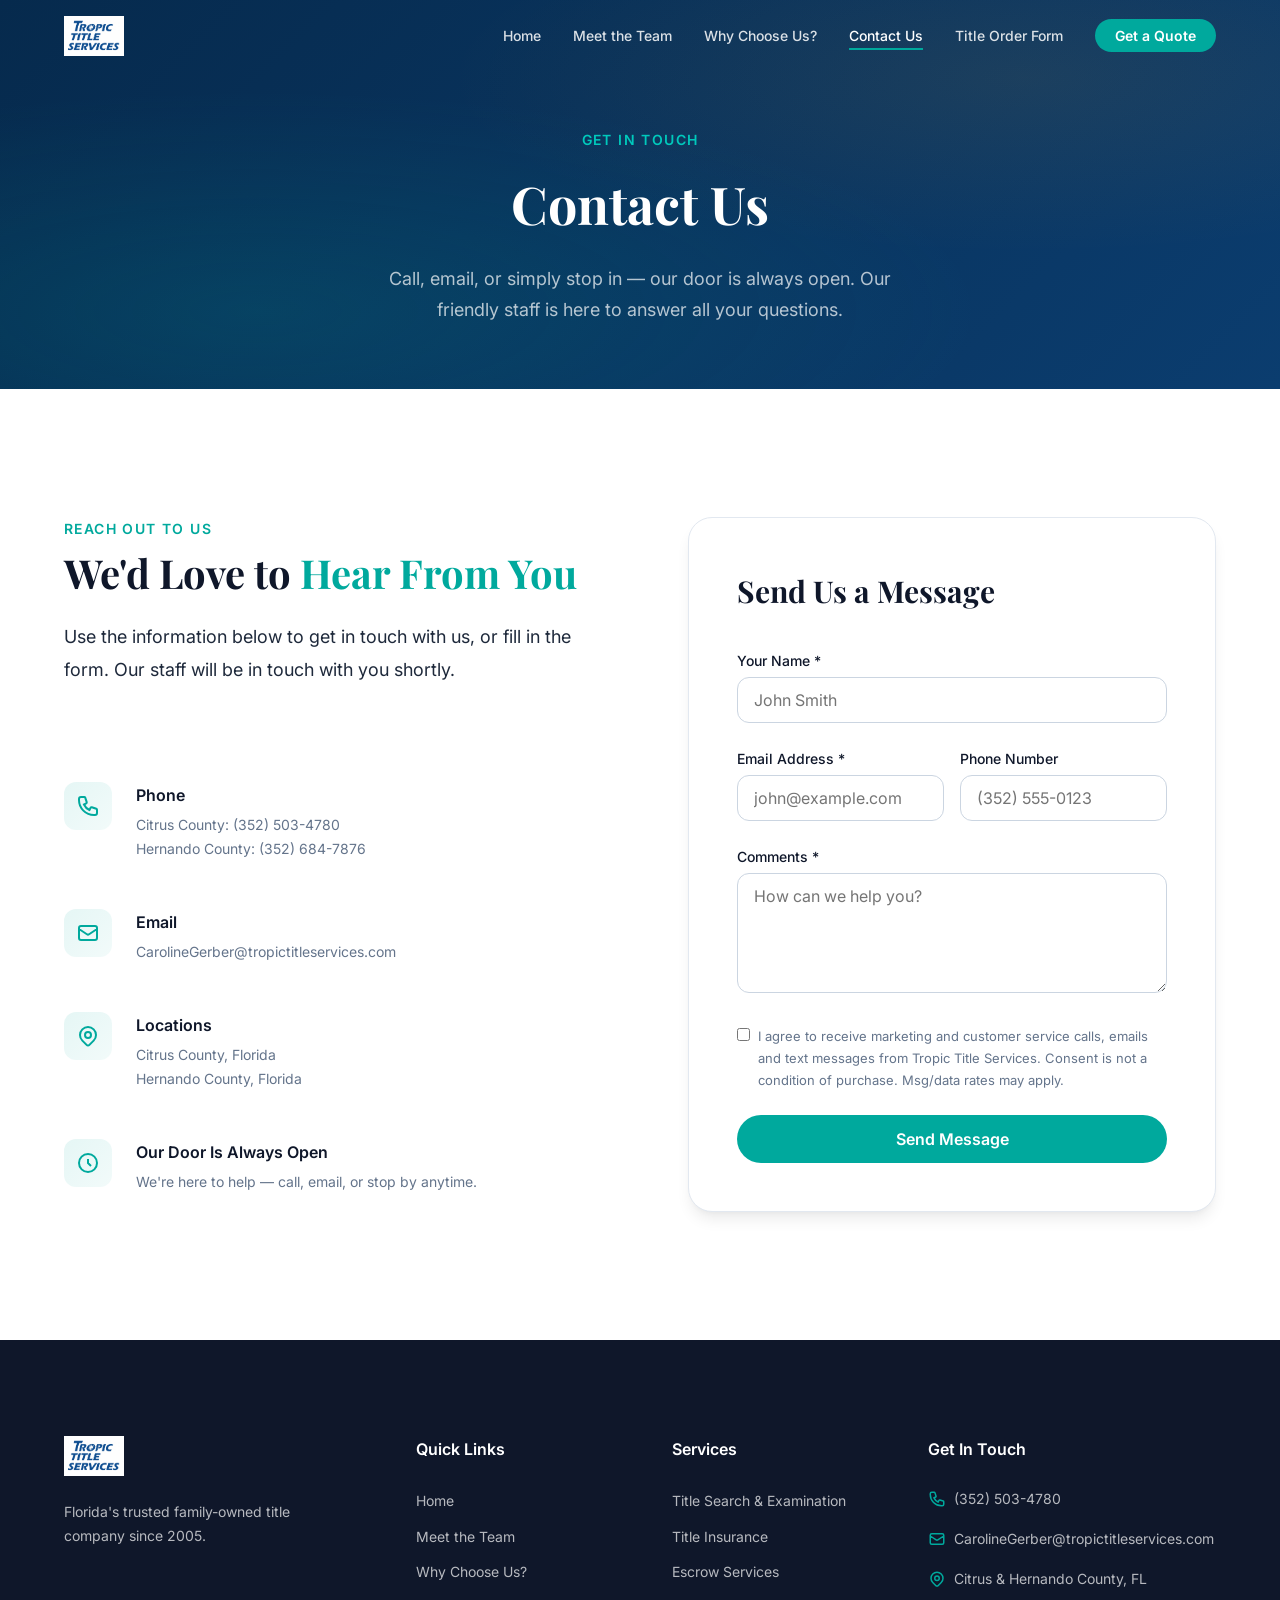
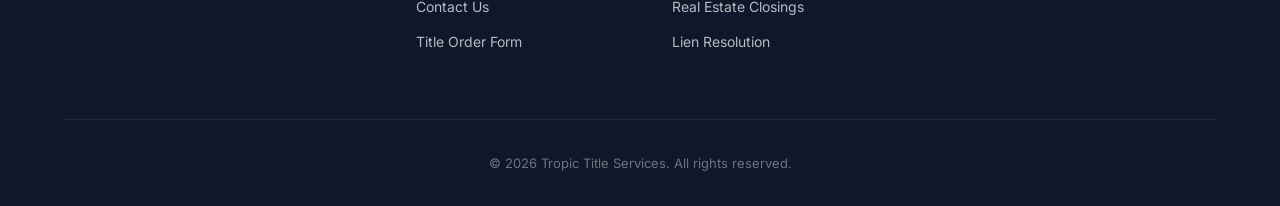
==== commit 4d6067e3: "Add real logos and team photos, verify contact info - Replace SVG placeholder logo with actual Tropi" ====
--- a/contact.html
+++ b/contact.html
@@ -16,13 +16,7 @@
   <nav class="nav nav--scrolled" id="nav">
     <div class="nav__container">
       <a href="index.html" class="nav__logo">
-        <span class="nav__logo-icon">
-          <svg width="32" height="32" viewBox="0 0 32 32" fill="none"><rect width="32" height="32" rx="8" fill="currentColor"/><path d="M8 12h16M8 16h12M8 20h14" stroke="white" stroke-width="2" stroke-linecap="round"/></svg>
-        </span>
-        <div class="nav__logo-text">
-          <span class="nav__logo-name">Tropic Title</span>
-          <span class="nav__logo-sub">Services</span>
-        </div>
+        <img src="assets/img/logo.jpg" alt="Tropic Title Services" class="nav__logo-img">
       </a>
       <button class="nav__toggle" id="navToggle" aria-label="Toggle menu">
         <span></span><span></span><span></span>
@@ -141,13 +135,7 @@
       <div class="footer__grid">
         <div class="footer__brand">
           <a href="index.html" class="footer__logo">
-            <span class="nav__logo-icon">
-              <svg width="32" height="32" viewBox="0 0 32 32" fill="none"><rect width="32" height="32" rx="8" fill="currentColor"/><path d="M8 12h16M8 16h12M8 20h14" stroke="white" stroke-width="2" stroke-linecap="round"/></svg>
-            </span>
-            <div class="nav__logo-text">
-              <span class="nav__logo-name">Tropic Title</span>
-              <span class="nav__logo-sub">Services</span>
-            </div>
+            <img src="assets/img/logo.jpg" alt="Tropic Title Services" class="nav__logo-img">
           </a>
           <p class="footer__tagline">Florida's trusted family-owned title company since 2005.</p>
         </div>
--- a/assets/css/style.css
+++ b/assets/css/style.css
@@ -232,6 +232,11 @@
   transition: color var(--transition-base);
 }
 .nav__logo-icon { color: var(--color-accent); flex-shrink: 0; }
+.nav__logo-img {
+  height: 40px;
+  width: auto;
+  flex-shrink: 0;
+}
 .nav__logo-text { display: flex; flex-direction: column; line-height: 1.1; }
 .nav__logo-name { font-family: var(--font-heading); font-weight: 700; font-size: 1.15rem; }
 .nav__logo-sub { font-size: 0.7rem; font-weight: 500; letter-spacing: 0.05em; text-transform: uppercase; opacity: 0.8; }
@@ -771,6 +776,12 @@
   align-items: center;
   justify-content: center;
 }
+.about-section__image img {
+  width: 100%;
+  height: 100%;
+  object-fit: cover;
+  display: block;
+}
 .about-section__image-placeholder {
   text-align: center;
   color: var(--color-gray-300);
@@ -823,6 +834,13 @@
   font-size: var(--text-xl);
   font-weight: 700;
   flex-shrink: 0;
+  overflow: hidden;
+}
+.team-card__avatar img {
+  width: 100%;
+  height: 100%;
+  object-fit: cover;
+  display: block;
 }
 .team-card__info { min-width: 0; }
 .team-card__name {
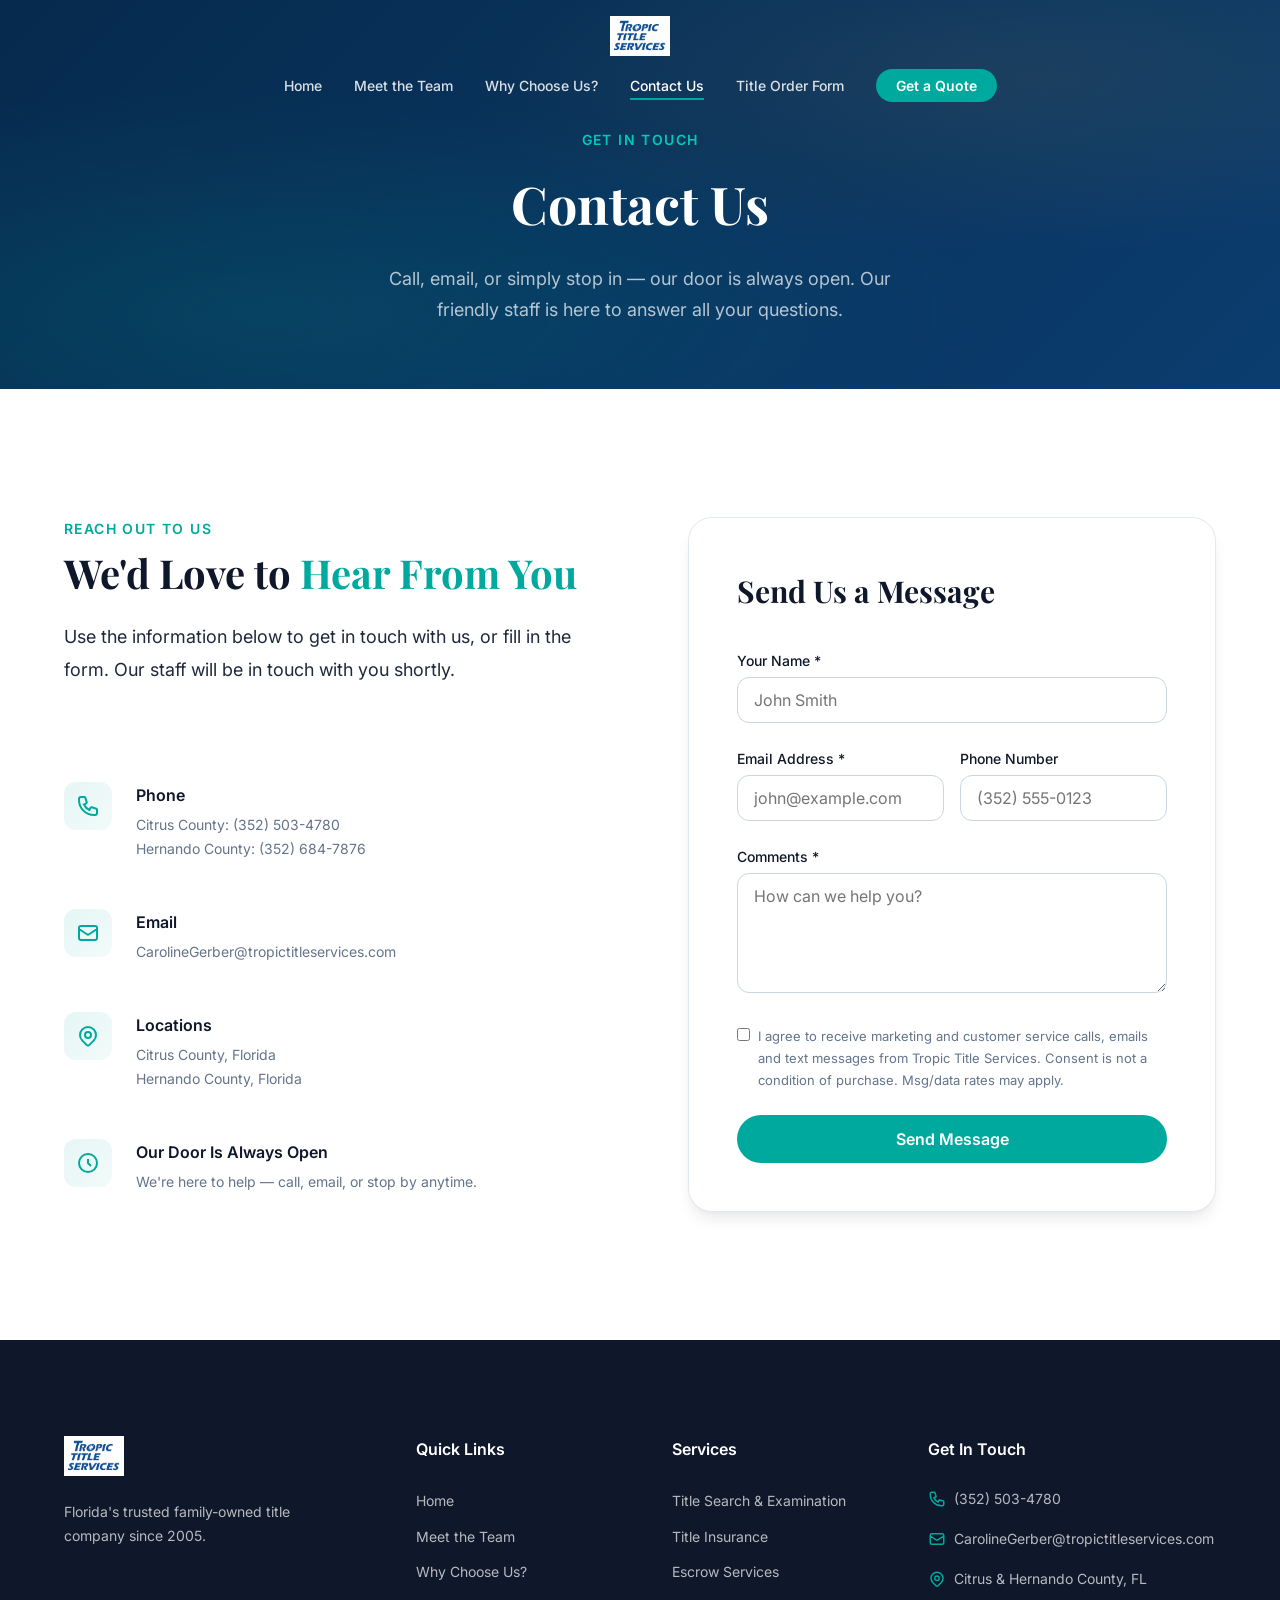
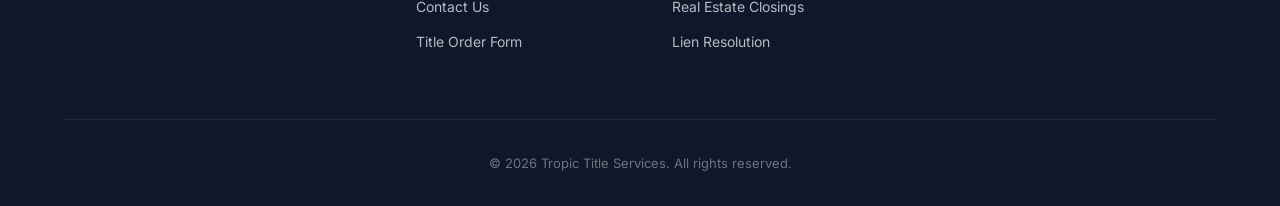
==== commit 3705ce0d: "Center full site header and bust CSS cache Co-Authored-By: Anthoney Hamrick <contact@cyberadspace.co" ====
--- a/contact.html
+++ b/contact.html
@@ -8,7 +8,7 @@
   <link rel="preconnect" href="https://fonts.googleapis.com">
   <link rel="preconnect" href="https://fonts.gstatic.com" crossorigin>
   <link href="https://fonts.googleapis.com/css2?family=Inter:wght@300;400;500;600;700;800&family=Playfair+Display:wght@400;500;600;700&display=swap" rel="stylesheet">
-  <link rel="stylesheet" href="assets/css/style.css">
+  <link rel="stylesheet" href="assets/css/style.css?v=20260616-center">
   <link rel="icon" type="image/svg+xml" href="assets/img/favicon.svg">
 </head>
 <body>
@@ -27,7 +27,7 @@
         <li><a href="services.html" class="nav__link">Why Choose Us?</a></li>
         <li><a href="contact.html" class="nav__link active">Contact Us</a></li>
         <li><a href="order.html" class="nav__link">Title Order Form</a></li>
-        <li><a href="contact.html#quote" class="nav__cta">Get a Quote</a></li>
+        <li><a href="https://tropictitleservices.titlecapture.com/title-quote" target="_blank" rel="noopener" class="nav__cta">Get a Quote</a></li>
       </ul>
     </div>
   </nav>
--- a/assets/css/style.css
+++ b/assets/css/style.css
@@ -135,6 +135,7 @@
 .btn {
   display: inline-flex;
   align-items: center;
+  justify-content: center;
   gap: var(--space-sm);
   padding: 0.75rem 1.75rem;
   font-weight: 600;
@@ -221,15 +222,19 @@
   margin: 0 auto;
   padding: 0 var(--space-lg);
   display: flex;
-  align-items: center;
-  justify-content: space-between;
+  flex-direction: column;
+  align-items: center;
+  justify-content: center;
+  gap: var(--space-md);
 }
 .nav__logo {
   display: flex;
   align-items: center;
+  justify-content: center;
   gap: var(--space-sm);
   color: var(--color-white);
   transition: color var(--transition-base);
+  margin: 0 auto;
 }
 .nav__logo-icon { color: var(--color-accent); flex-shrink: 0; }
 .nav__logo-img {
@@ -243,6 +248,7 @@
 .nav__menu {
   display: flex;
   align-items: center;
+  justify-content: center;
   gap: var(--space-xl);
 }
 .nav__link {
@@ -337,7 +343,7 @@
   padding-top: 6rem;
   width: 100%;
 }
-.hero__content { max-width: 650px; }
+.hero__content { max-width: 650px; margin: 0 auto; text-align: center; }
 .hero__eyebrow {
   display: inline-block;
   font-size: var(--text-sm);
@@ -366,11 +372,14 @@
   line-height: 1.7;
   margin-bottom: var(--space-2xl);
   max-width: 500px;
+  margin-left: auto;
+  margin-right: auto;
 }
 .hero__actions {
   display: flex;
   gap: var(--space-md);
   flex-wrap: wrap;
+  justify-content: center;
 }
 .hero__stats {
   display: flex;
@@ -378,6 +387,7 @@
   margin-top: var(--space-4xl);
   padding-top: var(--space-2xl);
   border-top: 1px solid rgba(255,255,255,0.1);
+  justify-content: center;
 }
 .hero__stat { text-align: center; }
 .hero__stat-number {
@@ -1155,8 +1165,14 @@
 }
 
 @media (max-width: 768px) {
+  .nav__container {
+    flex-direction: row;
+    justify-content: center;
+  }
   .nav__toggle {
     display: flex;
+    position: absolute;
+    right: var(--space-lg);
     flex-direction: column;
     gap: 5px;
     padding: 4px;
